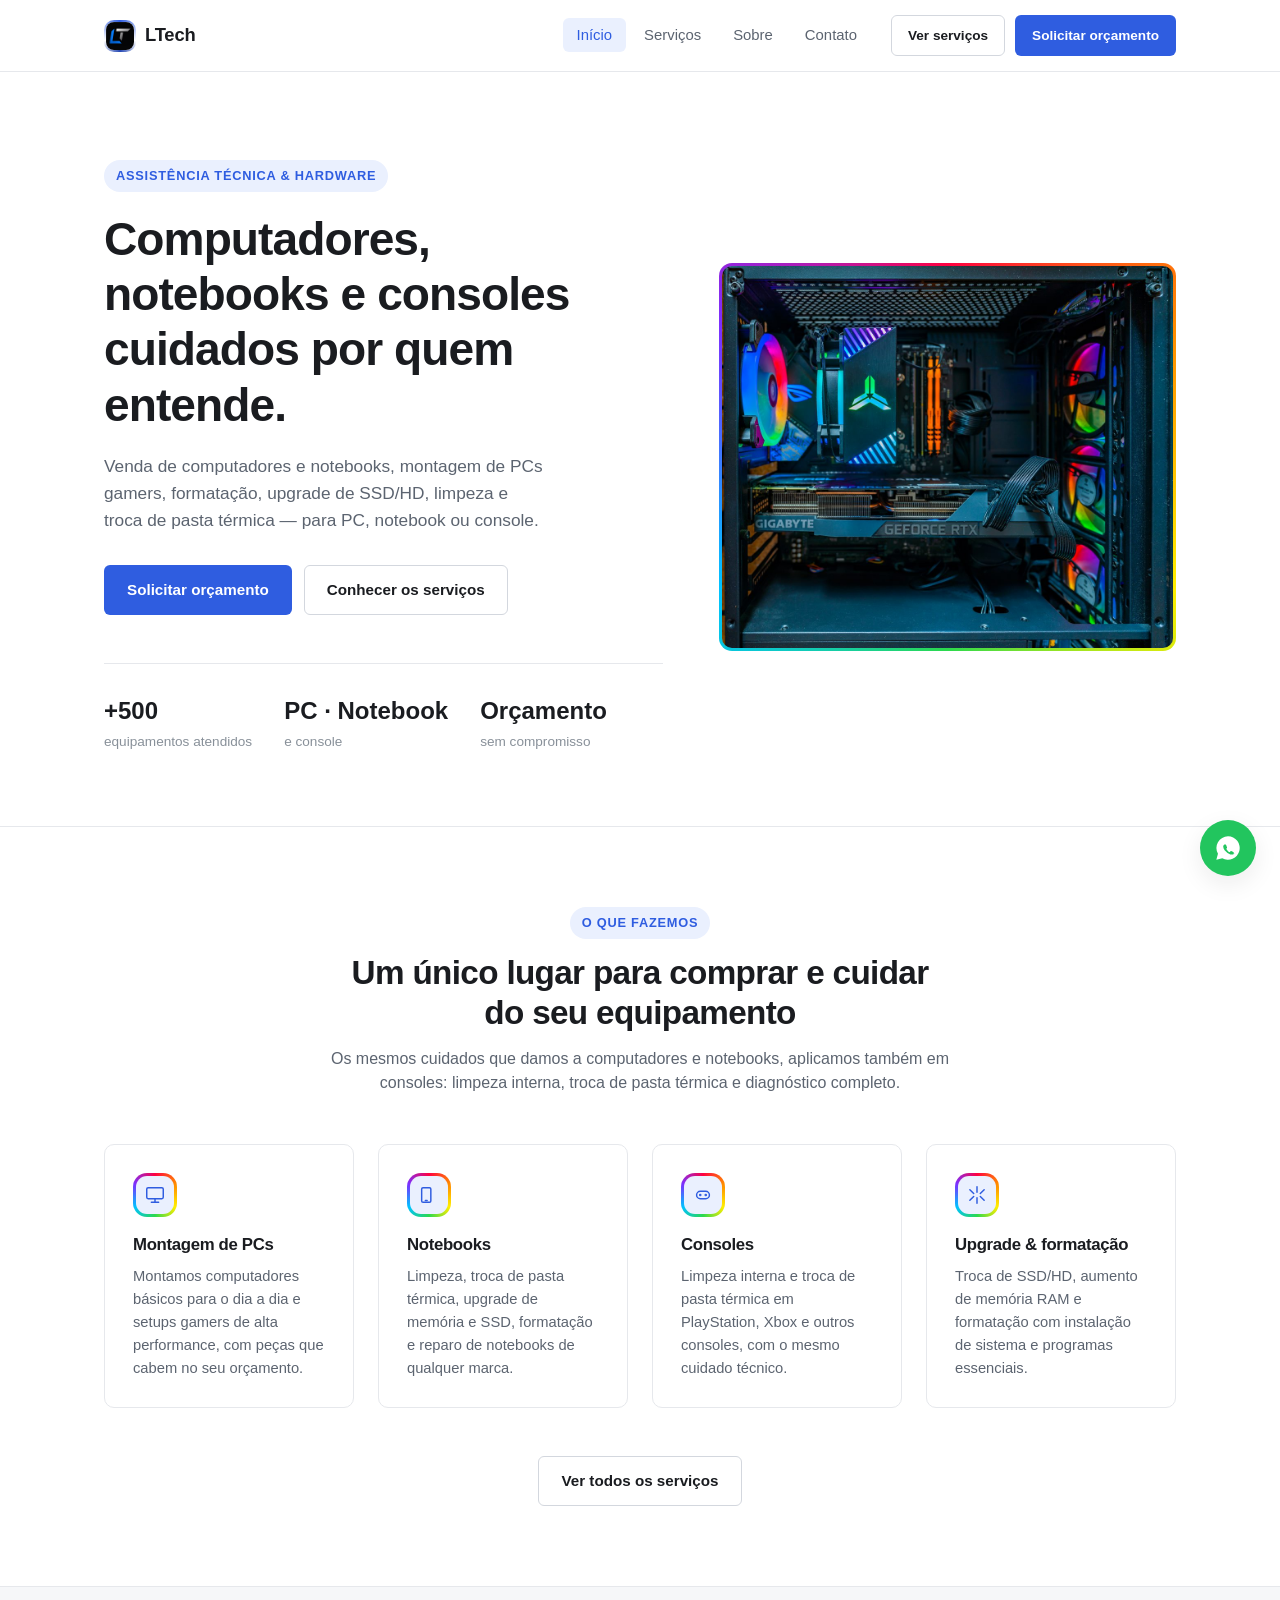
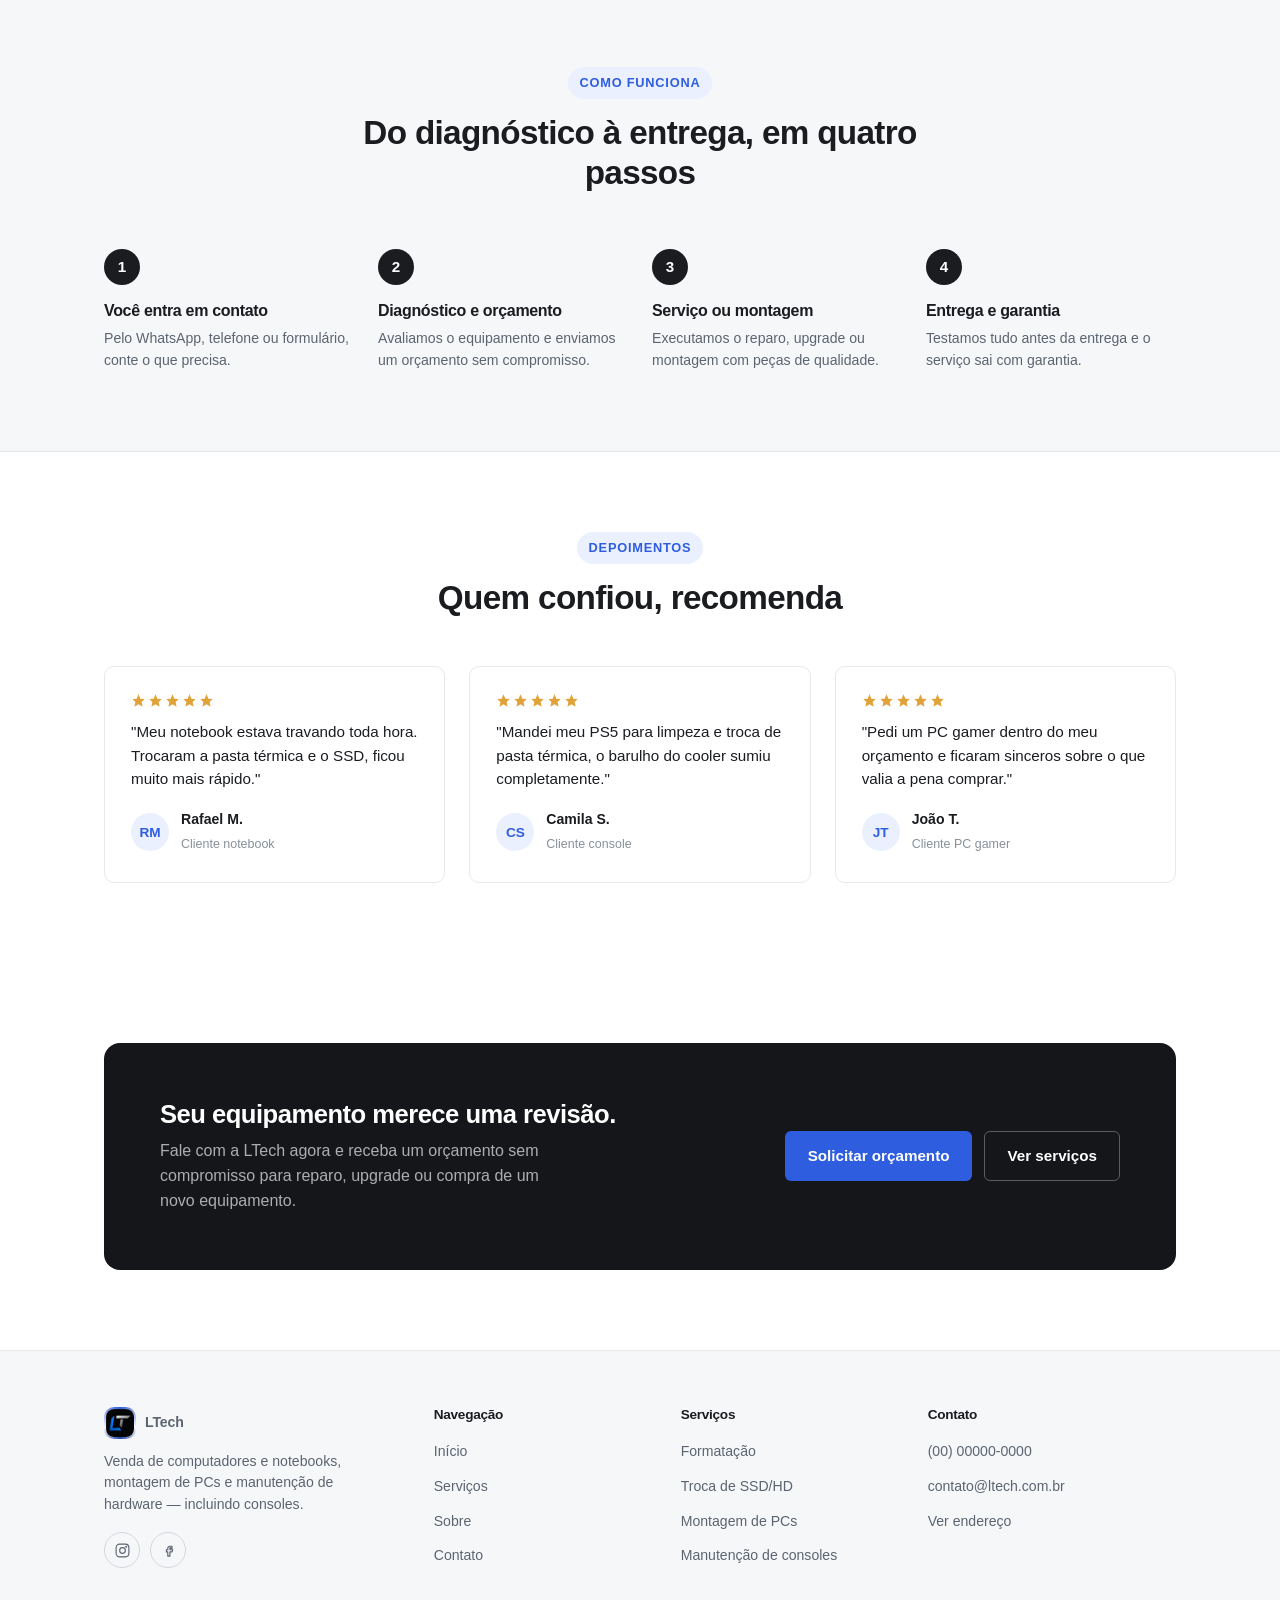
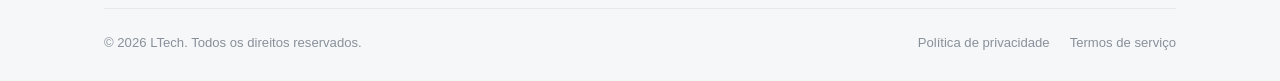
==== index.html @ 45479188 "Initial commit: site institucional da LTech Site estatico (HTML/CSS/JS) com Home, Servicos, Sobre e " ====
<!DOCTYPE html>
<html lang="pt-BR">
<head>
<meta charset="UTF-8">
<meta name="viewport" content="width=device-width, initial-scale=1.0">
<title>LTech — Assistência técnica e venda de computadores e notebooks</title>
<meta name="description" content="LTech: venda de computadores, notebooks e periféricos, montagem de PCs gamers, formatação, troca de SSD/HD, limpeza e manutenção de consoles.">
<link rel="icon" type="image/png" href="images/logo-icon.png">
<link rel="stylesheet" href="css/style.css">
</head>
<body>

<header class="site-header">
  <div class="container">
    <a href="index.html" class="logo">
      <div class="photo-frame photo-frame-sm">
        <div class="photo-frame-inner">
          <img src="images/logo-icon.png" alt="LTech Informática" class="logo-mark">
        </div>
      </div>
      LTech
    </a>
    <nav class="nav">
      <ul class="nav-links">
        <li><a href="index.html">Início</a></li>
        <li><a href="servicos.html">Serviços</a></li>
        <li><a href="sobre.html">Sobre</a></li>
        <li><a href="contato.html">Contato</a></li>
      </ul>
      <div class="nav-cta">
        <a href="servicos.html" class="btn btn-outline btn-sm">Ver serviços</a>
        <a href="contato.html" class="btn btn-primary btn-sm">Solicitar orçamento</a>
      </div>
      <button class="nav-toggle" aria-label="Abrir menu">
        <svg class="icon" viewBox="0 0 24 24"><line x1="3" y1="6" x2="21" y2="6"/><line x1="3" y1="12" x2="21" y2="12"/><line x1="3" y1="18" x2="21" y2="18"/></svg>
      </button>
    </nav>
  </div>
</header>

<main>

  <!-- Hero -->
  <section class="hero">
    <div class="container">
      <div>
        <span class="eyebrow">Assistência técnica &amp; hardware</span>
        <h1>Computadores, notebooks e consoles cuidados por quem entende.</h1>
        <p class="lead">Venda de computadores e notebooks, montagem de PCs gamers, formatação, upgrade de SSD/HD, limpeza e troca de pasta térmica — para PC, notebook ou console.</p>
        <div class="hero-actions">
          <a href="contato.html" class="btn btn-primary">Solicitar orçamento</a>
          <a href="servicos.html" class="btn btn-outline">Conhecer os serviços</a>
        </div>
        <div class="hero-stats">
          <div>
            <strong>+500</strong>
            <span>equipamentos atendidos</span>
          </div>
          <div>
            <strong>PC · Notebook</strong>
            <span>e console</span>
          </div>
          <div>
            <strong>Orçamento</strong>
            <span>sem compromisso</span>
          </div>
        </div>
      </div>
      <div class="hero-visual">
        <div class="photo-frame photo-frame-flashy">
          <div class="photo-frame-inner">
            <img src="images/hero-pcbuild.jpg" alt="Interior de um PC gamer montado pela LTech, com iluminação RGB" loading="lazy">
          </div>
        </div>
      </div>
    </div>
  </section>

  <!-- Serviços em destaque -->
  <section class="section">
    <div class="container">
      <div class="section-head center">
        <span class="eyebrow">O que fazemos</span>
        <h2>Um único lugar para comprar e cuidar do seu equipamento</h2>
        <p>Os mesmos cuidados que damos a computadores e notebooks, aplicamos também em consoles: limpeza interna, troca de pasta térmica e diagnóstico completo.</p>
      </div>

      <div class="grid grid-4">
        <div class="card">
          <div class="photo-frame photo-frame-icon">
            <div class="photo-frame-inner">
              <svg class="icon" viewBox="0 0 24 24"><rect x="3" y="4" width="18" height="12" rx="1.5"/><line x1="8" y1="20" x2="16" y2="20"/><line x1="12" y1="16" x2="12" y2="20"/></svg>
            </div>
          </div>
          <h3>Montagem de PCs</h3>
          <p>Montamos computadores básicos para o dia a dia e setups gamers de alta performance, com peças que cabem no seu orçamento.</p>
        </div>
        <div class="card">
          <div class="photo-frame photo-frame-icon">
            <div class="photo-frame-inner">
              <svg class="icon" viewBox="0 0 24 24"><rect x="4" y="4" width="10" height="16" rx="1.5"/><line x1="8" y1="18" x2="10" y2="18"/></svg>
            </div>
          </div>
          <h3>Notebooks</h3>
          <p>Limpeza, troca de pasta térmica, upgrade de memória e SSD, formatação e reparo de notebooks de qualquer marca.</p>
        </div>
        <div class="card">
          <div class="photo-frame photo-frame-icon">
            <div class="photo-frame-inner">
              <svg class="icon" viewBox="0 0 24 24"><rect x="5" y="8" width="14" height="8" rx="4"/><circle cx="9" cy="12" r="0.6"/><circle cx="15" cy="12" r="0.6"/></svg>
            </div>
          </div>
          <h3>Consoles</h3>
          <p>Limpeza interna e troca de pasta térmica em PlayStation, Xbox e outros consoles, com o mesmo cuidado técnico.</p>
        </div>
        <div class="card">
          <div class="photo-frame photo-frame-icon">
            <div class="photo-frame-inner">
              <svg class="icon" viewBox="0 0 24 24"><path d="M12 3v6m0 6v6M4.2 6.2l4.2 4.2m7.2 3.2 4.2 4.2M4.2 17.8l4.2-4.2m7.2-3.2 4.2-4.2"/></svg>
            </div>
          </div>
          <h3>Upgrade &amp; formatação</h3>
          <p>Troca de SSD/HD, aumento de memória RAM e formatação com instalação de sistema e programas essenciais.</p>
        </div>
      </div>

      <div class="text-center mt-lg">
        <a href="servicos.html" class="btn btn-outline">Ver todos os serviços</a>
      </div>
    </div>
  </section>

  <!-- Como funciona -->
  <section class="section section-alt">
    <div class="container">
      <div class="section-head center">
        <span class="eyebrow">Como funciona</span>
        <h2>Do diagnóstico à entrega, em quatro passos</h2>
      </div>
      <div class="steps">
        <div class="step">
          <span class="num">1</span>
          <h3>Você entra em contato</h3>
          <p>Pelo WhatsApp, telefone ou formulário, conte o que precisa.</p>
        </div>
        <div class="step">
          <span class="num">2</span>
          <h3>Diagnóstico e orçamento</h3>
          <p>Avaliamos o equipamento e enviamos um orçamento sem compromisso.</p>
        </div>
        <div class="step">
          <span class="num">3</span>
          <h3>Serviço ou montagem</h3>
          <p>Executamos o reparo, upgrade ou montagem com peças de qualidade.</p>
        </div>
        <div class="step">
          <span class="num">4</span>
          <h3>Entrega e garantia</h3>
          <p>Testamos tudo antes da entrega e o serviço sai com garantia.</p>
        </div>
      </div>
    </div>
  </section>

  <!-- Depoimentos -->
  <section class="section">
    <div class="container">
      <div class="section-head center">
        <span class="eyebrow">Depoimentos</span>
        <h2>Quem confiou, recomenda</h2>
      </div>
      <div class="grid grid-3">
        <div class="quote-card">
          <div class="stars">
            <svg class="icon" viewBox="0 0 24 24"><polygon points="12 2 15 9 22 9.5 17 14.5 18.5 22 12 18 5.5 22 7 14.5 2 9.5 9 9"/></svg>
            <svg class="icon" viewBox="0 0 24 24"><polygon points="12 2 15 9 22 9.5 17 14.5 18.5 22 12 18 5.5 22 7 14.5 2 9.5 9 9"/></svg>
            <svg class="icon" viewBox="0 0 24 24"><polygon points="12 2 15 9 22 9.5 17 14.5 18.5 22 12 18 5.5 22 7 14.5 2 9.5 9 9"/></svg>
            <svg class="icon" viewBox="0 0 24 24"><polygon points="12 2 15 9 22 9.5 17 14.5 18.5 22 12 18 5.5 22 7 14.5 2 9.5 9 9"/></svg>
            <svg class="icon" viewBox="0 0 24 24"><polygon points="12 2 15 9 22 9.5 17 14.5 18.5 22 12 18 5.5 22 7 14.5 2 9.5 9 9"/></svg>
          </div>
          <p>"Meu notebook estava travando toda hora. Trocaram a pasta térmica e o SSD, ficou muito mais rápido."</p>
          <div class="quote-author">
            <span class="avatar">RM</span>
            <div>
              <strong>Rafael M.</strong>
              <span>Cliente notebook</span>
            </div>
          </div>
        </div>
        <div class="quote-card">
          <div class="stars">
            <svg class="icon" viewBox="0 0 24 24"><polygon points="12 2 15 9 22 9.5 17 14.5 18.5 22 12 18 5.5 22 7 14.5 2 9.5 9 9"/></svg>
            <svg class="icon" viewBox="0 0 24 24"><polygon points="12 2 15 9 22 9.5 17 14.5 18.5 22 12 18 5.5 22 7 14.5 2 9.5 9 9"/></svg>
            <svg class="icon" viewBox="0 0 24 24"><polygon points="12 2 15 9 22 9.5 17 14.5 18.5 22 12 18 5.5 22 7 14.5 2 9.5 9 9"/></svg>
            <svg class="icon" viewBox="0 0 24 24"><polygon points="12 2 15 9 22 9.5 17 14.5 18.5 22 12 18 5.5 22 7 14.5 2 9.5 9 9"/></svg>
            <svg class="icon" viewBox="0 0 24 24"><polygon points="12 2 15 9 22 9.5 17 14.5 18.5 22 12 18 5.5 22 7 14.5 2 9.5 9 9"/></svg>
          </div>
          <p>"Mandei meu PS5 para limpeza e troca de pasta térmica, o barulho do cooler sumiu completamente."</p>
          <div class="quote-author">
            <span class="avatar">CS</span>
            <div>
              <strong>Camila S.</strong>
              <span>Cliente console</span>
            </div>
          </div>
        </div>
        <div class="quote-card">
          <div class="stars">
            <svg class="icon" viewBox="0 0 24 24"><polygon points="12 2 15 9 22 9.5 17 14.5 18.5 22 12 18 5.5 22 7 14.5 2 9.5 9 9"/></svg>
            <svg class="icon" viewBox="0 0 24 24"><polygon points="12 2 15 9 22 9.5 17 14.5 18.5 22 12 18 5.5 22 7 14.5 2 9.5 9 9"/></svg>
            <svg class="icon" viewBox="0 0 24 24"><polygon points="12 2 15 9 22 9.5 17 14.5 18.5 22 12 18 5.5 22 7 14.5 2 9.5 9 9"/></svg>
            <svg class="icon" viewBox="0 0 24 24"><polygon points="12 2 15 9 22 9.5 17 14.5 18.5 22 12 18 5.5 22 7 14.5 2 9.5 9 9"/></svg>
            <svg class="icon" viewBox="0 0 24 24"><polygon points="12 2 15 9 22 9.5 17 14.5 18.5 22 12 18 5.5 22 7 14.5 2 9.5 9 9"/></svg>
          </div>
          <p>"Pedi um PC gamer dentro do meu orçamento e ficaram sinceros sobre o que valia a pena comprar."</p>
          <div class="quote-author">
            <span class="avatar">JT</span>
            <div>
              <strong>João T.</strong>
              <span>Cliente PC gamer</span>
            </div>
          </div>
        </div>
      </div>
    </div>
  </section>

  <!-- CTA final -->
  <section class="section">
    <div class="container">
      <div class="cta-band">
        <div>
          <h2>Seu equipamento merece uma revisão.</h2>
          <p>Fale com a LTech agora e receba um orçamento sem compromisso para reparo, upgrade ou compra de um novo equipamento.</p>
        </div>
        <div class="hero-actions">
          <a href="contato.html" class="btn btn-primary">Solicitar orçamento</a>
          <a href="servicos.html" class="btn btn-outline">Ver serviços</a>
        </div>
      </div>
    </div>
  </section>

</main>

<footer class="site-footer">
  <div class="container">
    <div class="footer-grid">
      <div>
        <a href="index.html" class="logo">
          <div class="photo-frame photo-frame-sm">
        <div class="photo-frame-inner">
          <img src="images/logo-icon.png" alt="LTech Informática" class="logo-mark">
        </div>
      </div>
          LTech
        </a>
        <p>Venda de computadores e notebooks, montagem de PCs e manutenção de hardware — incluindo consoles.</p>
        <div class="footer-social">
          <a href="#" aria-label="Instagram">
            <svg class="icon" viewBox="0 0 24 24"><rect x="3" y="3" width="18" height="18" rx="5"/><circle cx="12" cy="12" r="4"/><circle cx="17.2" cy="6.8" r="0.6"/></svg>
          </a>
          <a href="#" aria-label="Facebook">
            <svg class="icon" viewBox="0 0 24 24"><path d="M14 9h3V6h-3c-1.7 0-3 1.3-3 3v2H9v3h2v6h3v-6h3l1-3h-4V9c0-.6.4-1 1-1z"/></svg>
          </a>
        </div>
      </div>
      <div>
        <h4>Navegação</h4>
        <ul>
          <li><a href="index.html">Início</a></li>
          <li><a href="servicos.html">Serviços</a></li>
          <li><a href="sobre.html">Sobre</a></li>
          <li><a href="contato.html">Contato</a></li>
        </ul>
      </div>
      <div>
        <h4>Serviços</h4>
        <ul>
          <li><a href="servicos.html">Formatação</a></li>
          <li><a href="servicos.html">Troca de SSD/HD</a></li>
          <li><a href="servicos.html">Montagem de PCs</a></li>
          <li><a href="servicos.html">Manutenção de consoles</a></li>
        </ul>
      </div>
      <div>
        <h4>Contato</h4>
        <ul>
          <li><a href="tel:+5500000000000">(00) 00000-0000</a></li>
          <li><a href="mailto:contato@ltech.com.br">contato@ltech.com.br</a></li>
          <li><a href="contato.html">Ver endereço</a></li>
        </ul>
      </div>
    </div>
    <div class="footer-bottom">
      <span>© <span id="year"></span> LTech. Todos os direitos reservados.</span>
      <div class="footer-bottom-links">
        <a href="#">Política de privacidade</a>
        <a href="#">Termos de serviço</a>
      </div>
    </div>
  </div>
</footer>

<a class="whatsapp-float" href="https://wa.me/5500000000000" target="_blank" aria-label="Falar no WhatsApp">
  <svg class="icon" viewBox="0 0 24 24"><path d="M12 2a10 10 0 0 0-8.6 15L2 22l5.1-1.3A10 10 0 1 0 12 2zm5.8 14.2c-.2.7-1.4 1.3-2 1.4-.5.1-1.1.1-1.8-.1a11 11 0 0 1-4.9-3.5 5.6 5.6 0 0 1-1.2-3c0-1 .5-1.5.7-1.7.2-.2.5-.3.7-.3h.5c.2 0 .4 0 .6.5l.7 1.8c.1.2.1.4 0 .6l-.4.5c-.1.2-.2.3-.1.5.4.8 1 1.5 1.7 2 .3.3.6.5.8.6.2.1.4.1.5-.1l.6-.7c.2-.2.4-.2.6-.1l1.7.9c.2.1.4.2.4.4.1.2.1.7-.1 1.2z"/></svg>
</a>

<script src="js/main.js"></script>
</body>
</html>
---- css/style.css ----
/* =========================================================
   LTech — Design System
   Minimalista, tons neutros, um único acento de cor.
   ========================================================= */

:root {
  --bg: #ffffff;
  --bg-alt: #f6f7f9;
  --bg-inverse: #14161a;
  --text: #1a1c20;
  --text-muted: #5c6470;
  --text-soft: #889099;
  --border: #e6e8ec;
  --border-strong: #d3d7de;
  --accent: #2f5de0;
  --accent-dark: #2447b3;
  --accent-soft: #eaf0fe;
  --success: #1c8a5c;

  --radius-sm: 6px;
  --radius-md: 10px;
  --radius-lg: 16px;

  --shadow-sm: 0 1px 2px rgba(20, 22, 26, 0.06);
  --shadow-md: 0 8px 24px rgba(20, 22, 26, 0.08);

  --container: 1120px;
  --header-h: 72px;

  --font: -apple-system, BlinkMacSystemFont, "Segoe UI", Roboto, "Helvetica Neue", Arial, sans-serif;
}

@media (prefers-color-scheme: dark) {
  :root {
    --bg: #121316;
    --bg-alt: #191b1f;
    --bg-inverse: #f6f7f9;
    --text: #eceef1;
    --text-muted: #a3aab5;
    --text-soft: #767e8a;
    --border: #2a2d33;
    --border-strong: #383c44;
    --accent: #6b8cf5;
    --accent-dark: #8aa4f7;
    --accent-soft: #1c2333;
    --shadow-sm: 0 1px 2px rgba(0, 0, 0, 0.3);
    --shadow-md: 0 8px 24px rgba(0, 0, 0, 0.35);
  }
}

* {
  box-sizing: border-box;
}

html {
  scroll-behavior: smooth;
}

body {
  margin: 0;
  font-family: var(--font);
  background: var(--bg);
  color: var(--text);
  line-height: 1.55;
  -webkit-font-smoothing: antialiased;
}

img,
svg {
  max-width: 100%;
  display: block;
}

a {
  color: inherit;
  text-decoration: none;
}

ul {
  margin: 0;
  padding: 0;
  list-style: none;
}

h1, h2, h3, h4 {
  margin: 0;
  font-weight: 650;
  letter-spacing: -0.02em;
  line-height: 1.2;
}

p {
  margin: 0;
}

.container {
  max-width: var(--container);
  margin: 0 auto;
  padding: 0 24px;
}

.icon {
  width: 24px;
  height: 24px;
  stroke: currentColor;
  fill: none;
  stroke-width: 1.6;
  stroke-linecap: round;
  stroke-linejoin: round;
}

/* ---------- Buttons ---------- */

.btn {
  display: inline-flex;
  align-items: center;
  justify-content: center;
  gap: 8px;
  padding: 12px 22px;
  border-radius: var(--radius-sm);
  font-size: 0.95rem;
  font-weight: 600;
  border: 1px solid transparent;
  cursor: pointer;
  transition: background 0.15s ease, border-color 0.15s ease, transform 0.1s ease, color 0.15s ease;
  white-space: nowrap;
}

.btn:active {
  transform: translateY(1px);
}

.btn-primary {
  background: var(--accent);
  color: #fff;
}

.btn-primary:hover {
  background: var(--accent-dark);
}

.btn-outline {
  background: transparent;
  border-color: var(--border-strong);
  color: var(--text);
}

.btn-outline:hover {
  border-color: var(--accent);
  color: var(--accent);
}

.btn-block {
  width: 100%;
}

.btn-sm {
  padding: 9px 16px;
  font-size: 0.85rem;
}

/* ---------- Header ---------- */

.site-header {
  position: sticky;
  top: 0;
  z-index: 100;
  height: var(--header-h);
  display: flex;
  align-items: center;
  background: color-mix(in srgb, var(--bg) 88%, transparent);
  backdrop-filter: blur(10px);
  border-bottom: 1px solid var(--border);
}

.site-header .container {
  display: flex;
  align-items: center;
  justify-content: space-between;
  width: 100%;
}

.logo {
  display: flex;
  align-items: center;
  gap: 9px;
  font-size: 1.15rem;
  font-weight: 700;
  letter-spacing: -0.01em;
}

.logo .mark {
  width: 30px;
  height: 30px;
  border-radius: 8px;
  background: var(--accent);
  display: flex;
  align-items: center;
  justify-content: center;
  color: #fff;
  font-size: 0.95rem;
  font-weight: 800;
}

.logo .logo-mark {
  width: 32px;
  height: 32px;
  border-radius: 8px;
  object-fit: cover;
  flex-shrink: 0;
  display: block;
}

.nav {
  display: flex;
  align-items: center;
  gap: 8px;
}

.nav-links {
  display: flex;
  align-items: center;
  gap: 4px;
}

.nav-links a {
  padding: 9px 14px;
  border-radius: var(--radius-sm);
  font-size: 0.93rem;
  font-weight: 500;
  color: var(--text-muted);
  transition: background 0.15s ease, color 0.15s ease;
}

.nav-links a:hover {
  color: var(--text);
  background: var(--bg-alt);
}

.nav-links a.active {
  color: var(--accent);
  background: var(--accent-soft);
}

.nav-cta {
  display: flex;
  align-items: center;
  gap: 10px;
  margin-left: 12px;
}

.nav-toggle {
  display: none;
  background: none;
  border: none;
  padding: 8px;
  cursor: pointer;
  color: var(--text);
}

.nav-toggle .icon {
  width: 26px;
  height: 26px;
}

/* ---------- Hero ---------- */

.hero {
  padding: 88px 0 72px;
  border-bottom: 1px solid var(--border);
}

.hero .container {
  display: grid;
  grid-template-columns: 1.1fr 0.9fr;
  gap: 56px;
  align-items: center;
}

.eyebrow {
  display: inline-flex;
  align-items: center;
  gap: 8px;
  font-size: 0.8rem;
  font-weight: 700;
  text-transform: uppercase;
  letter-spacing: 0.06em;
  color: var(--accent);
  background: var(--accent-soft);
  padding: 6px 12px;
  border-radius: 999px;
  margin-bottom: 20px;
}

.hero h1 {
  font-size: clamp(2.1rem, 3.6vw, 3.1rem);
  margin-bottom: 20px;
}

.hero p.lead {
  font-size: 1.08rem;
  color: var(--text-muted);
  max-width: 46ch;
  margin-bottom: 32px;
}

.hero-actions {
  display: flex;
  gap: 12px;
  flex-wrap: wrap;
}

.hero-stats {
  display: flex;
  gap: 32px;
  margin-top: 48px;
  padding-top: 28px;
  border-top: 1px solid var(--border);
}

.hero-stats div strong {
  display: block;
  font-size: 1.5rem;
  font-weight: 700;
  color: var(--text);
}

.hero-stats div span {
  font-size: 0.85rem;
  color: var(--text-soft);
}

.hero-visual {
  display: flex;
  align-items: center;
  justify-content: center;
  aspect-ratio: 4 / 3.4;
}

.hero-visual .photo-frame {
  width: 100%;
  height: 100%;
}

.hero-visual .icon {
  width: 46%;
  height: 46%;
  stroke-width: 1;
  color: var(--accent);
}

.hero-visual img {
  width: 100%;
  height: 100%;
  object-fit: cover;
  display: block;
}

/* ---------- Sections ---------- */

.section {
  padding: 80px 0;
}

.section-alt {
  background: var(--bg-alt);
  border-top: 1px solid var(--border);
  border-bottom: 1px solid var(--border);
}

.section-head {
  max-width: 620px;
  margin-bottom: 48px;
}

.section-head.center {
  margin-left: auto;
  margin-right: auto;
  text-align: center;
}

.section-head .eyebrow {
  margin-bottom: 14px;
}

.section-head h2 {
  font-size: clamp(1.6rem, 2.6vw, 2.2rem);
  margin-bottom: 14px;
}

.section-head p {
  color: var(--text-muted);
  font-size: 1rem;
}

/* ---------- Cards / Grids ---------- */

.grid {
  display: grid;
  gap: 24px;
}

.grid-3 {
  grid-template-columns: repeat(3, 1fr);
}

.grid-4 {
  grid-template-columns: repeat(4, 1fr);
}

.grid-2 {
  grid-template-columns: repeat(2, 1fr);
}

.card {
  background: var(--bg);
  border: 1px solid var(--border);
  border-radius: var(--radius-md);
  padding: 28px;
  transition: border-color 0.15s ease, box-shadow 0.15s ease, transform 0.15s ease;
}

.card:hover {
  border-color: var(--border-strong);
  box-shadow: var(--shadow-sm);
  transform: translateY(-2px);
}

.card-icon {
  width: 44px;
  height: 44px;
  border-radius: var(--radius-sm);
  background: var(--accent-soft);
  color: var(--accent);
  display: flex;
  align-items: center;
  justify-content: center;
  margin-bottom: 18px;
}

.card-photo {
  width: 100%;
  aspect-ratio: 16 / 10;
  border-radius: var(--radius-sm);
  overflow: hidden;
  margin-bottom: 18px;
  background: var(--bg-alt);
}

.card-photo img {
  width: 100%;
  height: 100%;
  object-fit: cover;
  display: block;
}

.card h3 {
  font-size: 1.05rem;
  margin-bottom: 10px;
}

.card p {
  color: var(--text-muted);
  font-size: 0.92rem;
}

.card .price {
  margin-top: 16px;
  font-weight: 700;
  color: var(--accent);
}

.card ul {
  margin-top: 14px;
  display: flex;
  flex-direction: column;
  gap: 8px;
}

.card ul li {
  font-size: 0.88rem;
  color: var(--text-muted);
  display: flex;
  gap: 8px;
  align-items: flex-start;
}

.card ul li .icon {
  width: 16px;
  height: 16px;
  color: var(--success);
  margin-top: 3px;
  flex-shrink: 0;
}

/* ---------- Product cards ---------- */

.product-card {
  background: var(--bg);
  border: 1px solid var(--border);
  border-radius: var(--radius-md);
  overflow: hidden;
  display: flex;
  flex-direction: column;
  transition: border-color 0.15s ease, box-shadow 0.15s ease, transform 0.15s ease;
}

.product-card:hover {
  border-color: var(--border-strong);
  box-shadow: var(--shadow-sm);
  transform: translateY(-2px);
}

.product-media {
  aspect-ratio: 16 / 11;
  background: var(--bg-alt);
  border-bottom: 1px solid var(--border);
  display: flex;
  align-items: center;
  justify-content: center;
  position: relative;
}

.product-media .icon {
  width: 34%;
  height: 34%;
  stroke-width: 1;
  color: var(--text-soft);
}

.badge {
  position: absolute;
  top: 12px;
  left: 12px;
  background: var(--accent);
  color: #fff;
  font-size: 0.72rem;
  font-weight: 700;
  padding: 4px 9px;
  border-radius: 999px;
  text-transform: uppercase;
  letter-spacing: 0.03em;
}

.badge-outline {
  background: var(--bg);
  color: var(--text-muted);
  border: 1px solid var(--border-strong);
}

.product-body {
  padding: 20px;
  display: flex;
  flex-direction: column;
  gap: 10px;
  flex: 1;
}

.product-body .category {
  font-size: 0.76rem;
  font-weight: 700;
  text-transform: uppercase;
  letter-spacing: 0.05em;
  color: var(--accent);
}

.product-body h3 {
  font-size: 1.05rem;
}

.specs {
  display: flex;
  flex-wrap: wrap;
  gap: 6px;
  margin: 4px 0 6px;
}

.specs span {
  font-size: 0.78rem;
  color: var(--text-muted);
  background: var(--bg-alt);
  border: 1px solid var(--border);
  padding: 4px 9px;
  border-radius: 999px;
}

.product-footer {
  margin-top: auto;
  display: flex;
  align-items: center;
  justify-content: space-between;
  padding-top: 12px;
  border-top: 1px solid var(--border);
}

.product-price strong {
  font-size: 1.2rem;
  color: var(--text);
}

.product-price span {
  display: block;
  font-size: 0.72rem;
  color: var(--text-soft);
}

/* ---------- Filters (Produtos) ---------- */

.filters {
  display: flex;
  flex-wrap: wrap;
  gap: 10px;
  margin-bottom: 36px;
}

.filter-btn {
  padding: 9px 16px;
  border-radius: 999px;
  border: 1px solid var(--border-strong);
  background: var(--bg);
  color: var(--text-muted);
  font-size: 0.87rem;
  font-weight: 600;
  cursor: pointer;
  transition: all 0.15s ease;
}

.filter-btn:hover {
  border-color: var(--accent);
  color: var(--accent);
}

.filter-btn.active {
  background: var(--accent);
  border-color: var(--accent);
  color: #fff;
}

/* ---------- Process / Steps ---------- */

.steps {
  display: grid;
  grid-template-columns: repeat(4, 1fr);
  gap: 24px;
  counter-reset: step;
}

.step {
  position: relative;
  padding-top: 8px;
}

.step .num {
  display: inline-flex;
  align-items: center;
  justify-content: center;
  width: 36px;
  height: 36px;
  border-radius: 50%;
  background: var(--text);
  color: var(--bg);
  font-weight: 700;
  font-size: 0.95rem;
  margin-bottom: 16px;
}

.step h3 {
  font-size: 1rem;
  margin-bottom: 8px;
}

.step p {
  font-size: 0.88rem;
  color: var(--text-muted);
}

/* ---------- Testimonials ---------- */

.quote-card {
  background: var(--bg);
  border: 1px solid var(--border);
  border-radius: var(--radius-md);
  padding: 26px;
}

.quote-card p {
  font-size: 0.95rem;
  color: var(--text);
  margin-bottom: 18px;
}

.quote-author {
  display: flex;
  align-items: center;
  gap: 12px;
}

.quote-author .avatar {
  width: 38px;
  height: 38px;
  border-radius: 50%;
  background: var(--accent-soft);
  color: var(--accent);
  display: flex;
  align-items: center;
  justify-content: center;
  font-weight: 700;
  font-size: 0.85rem;
}

.quote-author strong {
  display: block;
  font-size: 0.88rem;
}

.quote-author span {
  font-size: 0.78rem;
  color: var(--text-soft);
}

.stars {
  display: flex;
  gap: 2px;
  color: #e0a339;
  margin-bottom: 12px;
}

.stars .icon {
  width: 15px;
  height: 15px;
  fill: currentColor;
  stroke: none;
}

/* ---------- CTA band ---------- */

.cta-band {
  background: var(--bg-inverse);
  color: var(--bg);
  border-radius: var(--radius-lg);
  padding: 56px;
  display: flex;
  align-items: center;
  justify-content: space-between;
  gap: 32px;
  flex-wrap: wrap;
}

.cta-band h2 {
  font-size: 1.6rem;
  margin-bottom: 10px;
}

.cta-band p {
  color: color-mix(in srgb, var(--bg) 65%, transparent);
  max-width: 46ch;
}

.cta-band .btn-primary {
  background: var(--accent);
}

.cta-band .btn-outline {
  border-color: color-mix(in srgb, var(--bg) 30%, transparent);
  color: var(--bg);
}

.cta-band .btn-outline:hover {
  border-color: var(--bg);
}

/* ---------- Page hero (páginas internas) ---------- */

.page-hero {
  padding: 56px 0;
  border-bottom: 1px solid var(--border);
  background: var(--bg-alt);
}

.breadcrumb {
  font-size: 0.85rem;
  color: var(--text-soft);
  margin-bottom: 14px;
}

.breadcrumb a {
  color: var(--text-soft);
}

.breadcrumb a:hover {
  color: var(--accent);
}

.page-hero h1 {
  font-size: clamp(1.8rem, 3vw, 2.4rem);
  margin-bottom: 12px;
}

.page-hero p {
  color: var(--text-muted);
  max-width: 60ch;
  font-size: 1rem;
}

/* ---------- Sobre / valores ---------- */

.value-list {
  display: flex;
  flex-direction: column;
  gap: 22px;
}

.value-item {
  display: flex;
  gap: 16px;
}

.value-item .card-icon {
  flex-shrink: 0;
  margin-bottom: 0;
}

.value-item h3 {
  font-size: 0.98rem;
  margin-bottom: 6px;
}

.value-item p {
  color: var(--text-muted);
  font-size: 0.9rem;
}

.about-media {
  display: flex;
  align-items: center;
  justify-content: center;
}

.about-media .icon {
  width: 40%;
  height: 40%;
  stroke-width: 1;
  color: var(--accent);
}

.about-media img {
  width: 100%;
  height: auto;
  object-fit: contain;
  display: block;
}

/* Animated gradient frame — rotating conic-gradient ring around a photo */

.photo-frame {
  position: relative;
  width: 100%;
  padding: 3px;
  border-radius: var(--radius-lg);
  overflow: hidden;
  isolation: isolate;
}

.photo-frame::before {
  content: "";
  position: absolute;
  inset: -60%;
  background: conic-gradient(from 0deg, var(--accent), transparent 30%, var(--accent-dark), transparent 70%, var(--accent));
  animation: photo-frame-spin 6s linear infinite;
  z-index: 0;
}

.photo-frame-inner {
  position: relative;
  z-index: 1;
  background: var(--bg);
  border-radius: calc(var(--radius-lg) - 3px);
  overflow: hidden;
}

@keyframes photo-frame-spin {
  to {
    transform: rotate(360deg);
  }
}

@media (prefers-reduced-motion: reduce) {
  .photo-frame::before {
    animation: none;
  }
}

.photo-frame-sm {
  width: 32px;
  height: 32px;
  padding: 2px;
  border-radius: 10px;
  flex-shrink: 0;
}

.photo-frame-sm .photo-frame-inner {
  width: 100%;
  height: 100%;
  border-radius: 8px;
}

.photo-frame-sm .photo-frame-inner .logo-mark {
  width: 100%;
  height: 100%;
  border-radius: 0;
}

/* Flashier variant — RGB gamer-style rainbow gradient, spinning colors only */

.photo-frame-icon {
  width: 44px;
  height: 44px;
  padding: 3px;
  border-radius: 14px;
  flex-shrink: 0;
  margin-bottom: 18px;
}

.photo-frame-icon::before {
  background: conic-gradient(from 0deg, #ff0040, #ff8a00, #ffee00, #2bd94d, #00c2ff, #7b2fff, #ff0040);
  animation: photo-frame-spin 3s linear infinite;
}

.photo-frame-icon .photo-frame-inner {
  width: 100%;
  height: 100%;
  border-radius: 11px;
  background: var(--accent-soft);
  display: flex;
  align-items: center;
  justify-content: center;
}

.photo-frame-icon .photo-frame-inner .icon {
  width: 22px;
  height: 22px;
  color: var(--accent);
}

@media (prefers-reduced-motion: reduce) {
  .photo-frame-icon::before {
    animation: none;
  }
}

/* Flashy frame around a whole card, not just its photo */

.photo-frame-flashy {
  width: 100%;
  padding: 3px;
  border-radius: calc(var(--radius-md) + 3px);
}

.photo-frame-flashy::before {
  background: conic-gradient(from 0deg, #ff0040, #ff8a00, #ffee00, #2bd94d, #00c2ff, #7b2fff, #ff0040);
  animation: photo-frame-spin 4s linear infinite;
}

.photo-frame-flashy .photo-frame-inner {
  border-radius: var(--radius-md);
  height: 100%;
}

.card-plain {
  border: none;
  height: 100%;
}

@media (prefers-reduced-motion: reduce) {
  .photo-frame-flashy,
  .photo-frame-flashy::before {
    animation: none;
  }
}

.timeline {
  display: flex;
  flex-direction: column;
  gap: 0;
}

.timeline-item {
  display: grid;
  grid-template-columns: 90px 1fr;
  gap: 20px;
  padding: 22px 0;
  border-top: 1px solid var(--border);
}

.timeline-item:last-child {
  border-bottom: 1px solid var(--border);
}

.timeline-item .year {
  font-weight: 700;
  color: var(--accent);
}

.timeline-item h3 {
  font-size: 0.98rem;
  margin-bottom: 6px;
}

.timeline-item p {
  color: var(--text-muted);
  font-size: 0.9rem;
}

/* ---------- Contato ---------- */

.contact-wrap {
  display: grid;
  grid-template-columns: 0.9fr 1.1fr;
  gap: 48px;
  align-items: start;
}

.contact-info {
  display: flex;
  flex-direction: column;
  gap: 20px;
}

.contact-info-item {
  display: flex;
  gap: 14px;
  align-items: flex-start;
}

.contact-info-item h3 {
  font-size: 0.92rem;
  margin-bottom: 4px;
}

.contact-info-item p, .contact-info-item a {
  font-size: 0.9rem;
  color: var(--text-muted);
}

.contact-info-item a:hover {
  color: var(--accent);
}

.map-placeholder {
  margin-top: 8px;
  aspect-ratio: 16/10;
  background: var(--bg-alt);
  border: 1px solid var(--border);
  border-radius: var(--radius-md);
  display: flex;
  align-items: center;
  justify-content: center;
  color: var(--text-soft);
  flex-direction: column;
  gap: 8px;
  font-size: 0.85rem;
  text-align: center;
  padding: 20px;
}

.map-placeholder .icon {
  width: 30px;
  height: 30px;
}

form.contact-form {
  background: var(--bg);
  border: 1px solid var(--border);
  border-radius: var(--radius-lg);
  padding: 32px;
  display: flex;
  flex-direction: column;
  gap: 18px;
}

.form-row {
  display: grid;
  grid-template-columns: 1fr 1fr;
  gap: 18px;
}

.field {
  display: flex;
  flex-direction: column;
  gap: 7px;
}

.field label {
  font-size: 0.85rem;
  font-weight: 600;
  color: var(--text);
}

.field input,
.field select,
.field textarea {
  font-family: var(--font);
  font-size: 0.92rem;
  padding: 11px 13px;
  border-radius: var(--radius-sm);
  border: 1px solid var(--border-strong);
  background: var(--bg);
  color: var(--text);
  transition: border-color 0.15s ease, box-shadow 0.15s ease;
}

.field input:focus,
.field select:focus,
.field textarea:focus {
  outline: none;
  border-color: var(--accent);
  box-shadow: 0 0 0 3px var(--accent-soft);
}

.field textarea {
  resize: vertical;
  min-height: 120px;
}

.form-note {
  font-size: 0.8rem;
  color: var(--text-soft);
}

.form-success {
  display: none;
  align-items: center;
  gap: 10px;
  background: var(--accent-soft);
  color: var(--accent-dark);
  border-radius: var(--radius-sm);
  padding: 12px 14px;
  font-size: 0.88rem;
  font-weight: 600;
}

.form-success.visible {
  display: flex;
}

/* ---------- FAQ ---------- */

.faq {
  display: flex;
  flex-direction: column;
  gap: 12px;
}

.faq-item {
  border: 1px solid var(--border);
  border-radius: var(--radius-md);
  overflow: hidden;
  background: var(--bg);
}

.faq-question {
  width: 100%;
  display: flex;
  align-items: center;
  justify-content: space-between;
  gap: 16px;
  padding: 18px 20px;
  background: none;
  border: none;
  text-align: left;
  font-family: var(--font);
  font-size: 0.95rem;
  font-weight: 600;
  color: var(--text);
  cursor: pointer;
}

.faq-question .icon {
  width: 18px;
  height: 18px;
  flex-shrink: 0;
  transition: transform 0.2s ease;
  color: var(--text-soft);
}

.faq-item.open .faq-question .icon {
  transform: rotate(45deg);
  color: var(--accent);
}

.faq-answer {
  max-height: 0;
  overflow: hidden;
  transition: max-height 0.22s ease;
}

.faq-answer p {
  padding: 0 20px 18px;
  color: var(--text-muted);
  font-size: 0.9rem;
}

/* ---------- Footer ---------- */

.site-footer {
  background: var(--bg-alt);
  border-top: 1px solid var(--border);
  padding: 56px 0 28px;
}

.footer-grid {
  display: grid;
  grid-template-columns: 1.4fr 1fr 1fr 1.2fr;
  gap: 40px;
  padding-bottom: 40px;
}

.footer-grid p {
  color: var(--text-muted);
  font-size: 0.88rem;
  margin-top: 12px;
  max-width: 32ch;
}

.footer-grid h4 {
  font-size: 0.85rem;
  margin-bottom: 16px;
}

.footer-grid ul {
  display: flex;
  flex-direction: column;
  gap: 10px;
}

.footer-grid a {
  font-size: 0.88rem;
  color: var(--text-muted);
}

.footer-grid a:hover {
  color: var(--accent);
}

.footer-social {
  display: flex;
  gap: 10px;
  margin-top: 16px;
}

.footer-social a {
  width: 36px;
  height: 36px;
  border-radius: 50%;
  border: 1px solid var(--border-strong);
  display: flex;
  align-items: center;
  justify-content: center;
  color: var(--text-muted);
}

.footer-social a:hover {
  border-color: var(--accent);
  color: var(--accent);
}

.footer-social .icon {
  width: 17px;
  height: 17px;
}

.footer-bottom {
  border-top: 1px solid var(--border);
  padding-top: 24px;
  display: flex;
  align-items: center;
  justify-content: space-between;
  flex-wrap: wrap;
  gap: 12px;
  font-size: 0.82rem;
  color: var(--text-soft);
}

.footer-bottom-links {
  display: flex;
  gap: 20px;
}

.footer-bottom-links a:hover {
  color: var(--accent);
}

/* ---------- WhatsApp float button ---------- */

.whatsapp-float {
  position: fixed;
  bottom: 24px;
  right: 24px;
  width: 56px;
  height: 56px;
  border-radius: 50%;
  background: #22c55e;
  color: #fff;
  display: flex;
  align-items: center;
  justify-content: center;
  box-shadow: var(--shadow-md);
  z-index: 90;
  transition: transform 0.15s ease;
}

.whatsapp-float:hover {
  transform: scale(1.06);
}

.whatsapp-float .icon {
  width: 28px;
  height: 28px;
  stroke: none;
  fill: #fff;
}

/* ---------- Utilities ---------- */

.text-center {
  text-align: center;
}

.mt-lg {
  margin-top: 48px;
}

/* =========================================================
   Responsive
   ========================================================= */

@media (max-width: 980px) {
  .grid-4 {
    grid-template-columns: repeat(2, 1fr);
  }
  .grid-3 {
    grid-template-columns: repeat(2, 1fr);
  }
  .steps {
    grid-template-columns: repeat(2, 1fr);
  }
  .hero .container {
    grid-template-columns: 1fr;
  }
  .hero-visual {
    order: -1;
    max-width: 420px;
    margin: 0 auto;
  }
  .footer-grid {
    grid-template-columns: 1fr 1fr;
  }
  .contact-wrap {
    grid-template-columns: 1fr;
  }
}

@media (max-width: 720px) {
  .nav-links,
  .nav-cta .btn-outline {
    display: none;
  }
  .nav-toggle {
    display: flex;
  }
  .nav.open .nav-links {
    display: flex;
    position: absolute;
    top: var(--header-h);
    left: 0;
    right: 0;
    background: var(--bg);
    border-bottom: 1px solid var(--border);
    flex-direction: column;
    align-items: stretch;
    padding: 12px 24px 20px;
    gap: 2px;
  }
  .nav.open .nav-links a {
    padding: 12px 10px;
  }
  .grid-4,
  .grid-3,
  .grid-2,
  .steps {
    grid-template-columns: 1fr;
  }
  .footer-grid {
    grid-template-columns: 1fr;
    gap: 28px;
  }
  .form-row {
    grid-template-columns: 1fr;
  }
  .cta-band {
    flex-direction: column;
    text-align: center;
    padding: 40px 28px;
  }
  .hero {
    padding: 56px 0 48px;
  }
  .section {
    padding: 56px 0;
  }
}
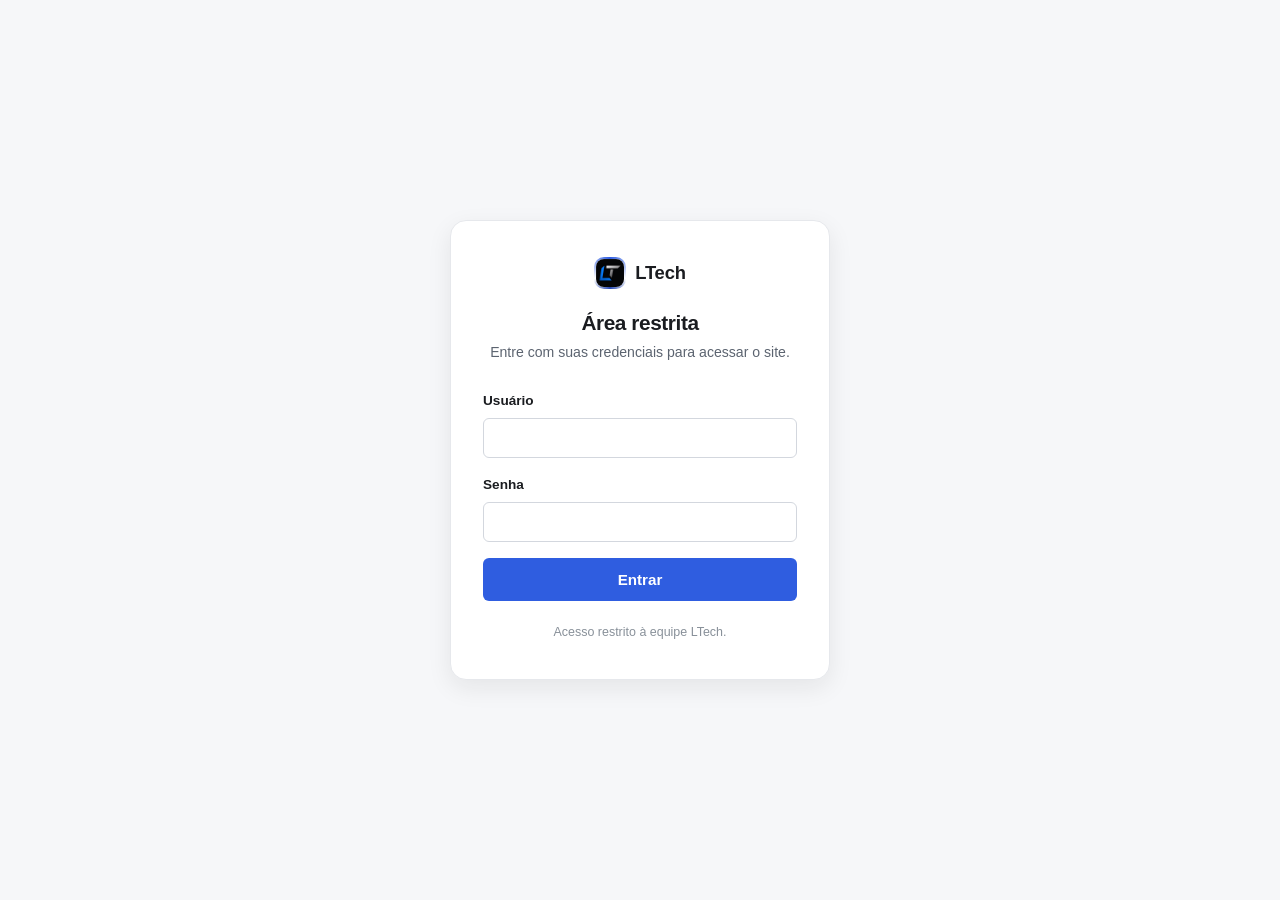
==== commit 388a1e20: "Add local login screen with session guard Adds a login page and a client-side session check on every" ====
--- a/index.html
+++ b/index.html
@@ -2,6 +2,11 @@
 <html lang="pt-BR">
 <head>
 <meta charset="UTF-8">
+<script>
+  if (sessionStorage.getItem('ltech_auth') !== '1') {
+    window.location.replace('login.html');
+  }
+</script>
 <meta name="viewport" content="width=device-width, initial-scale=1.0">
 <title>LTech — Assistência técnica e venda de computadores e notebooks</title>
 <meta name="description" content="LTech: venda de computadores, notebooks e periféricos, montagem de PCs gamers, formatação, troca de SSD/HD, limpeza e manutenção de consoles.">
@@ -26,6 +31,7 @@
         <li><a href="servicos.html">Serviços</a></li>
         <li><a href="sobre.html">Sobre</a></li>
         <li><a href="contato.html">Contato</a></li>
+        <li><a href="#" id="logout-link">Sair</a></li>
       </ul>
       <div class="nav-cta">
         <a href="servicos.html" class="btn btn-outline btn-sm">Ver serviços</a>
--- a/css/style.css
+++ b/css/style.css
@@ -1409,3 +1409,77 @@
     padding: 56px 0;
   }
 }
+
+/* =========================================================
+   Login
+   ========================================================= */
+
+.auth-page {
+  min-height: 100vh;
+  display: flex;
+  align-items: center;
+  justify-content: center;
+  padding: 24px;
+  background: var(--bg-alt);
+}
+
+.auth-card {
+  width: 100%;
+  max-width: 380px;
+  background: var(--bg);
+  border: 1px solid var(--border);
+  border-radius: var(--radius-lg);
+  padding: 36px 32px;
+  box-shadow: var(--shadow-md);
+}
+
+.auth-card .logo {
+  justify-content: center;
+  margin-bottom: 22px;
+}
+
+.auth-title {
+  text-align: center;
+  font-size: 1.3rem;
+  margin-bottom: 6px;
+}
+
+.auth-subtitle {
+  text-align: center;
+  color: var(--text-muted);
+  font-size: 0.88rem;
+  margin-bottom: 26px;
+}
+
+.auth-form {
+  display: flex;
+  flex-direction: column;
+  gap: 16px;
+}
+
+.auth-error {
+  display: none;
+  background: color-mix(in srgb, #dc2626 12%, transparent);
+  color: #b91c1c;
+  font-size: 0.85rem;
+  font-weight: 600;
+  padding: 10px 12px;
+  border-radius: var(--radius-sm);
+}
+
+.auth-error.visible {
+  display: block;
+}
+
+@media (prefers-color-scheme: dark) {
+  .auth-error {
+    color: #f87171;
+  }
+}
+
+.auth-note {
+  margin-top: 22px;
+  font-size: 0.78rem;
+  color: var(--text-soft);
+  text-align: center;
+}
